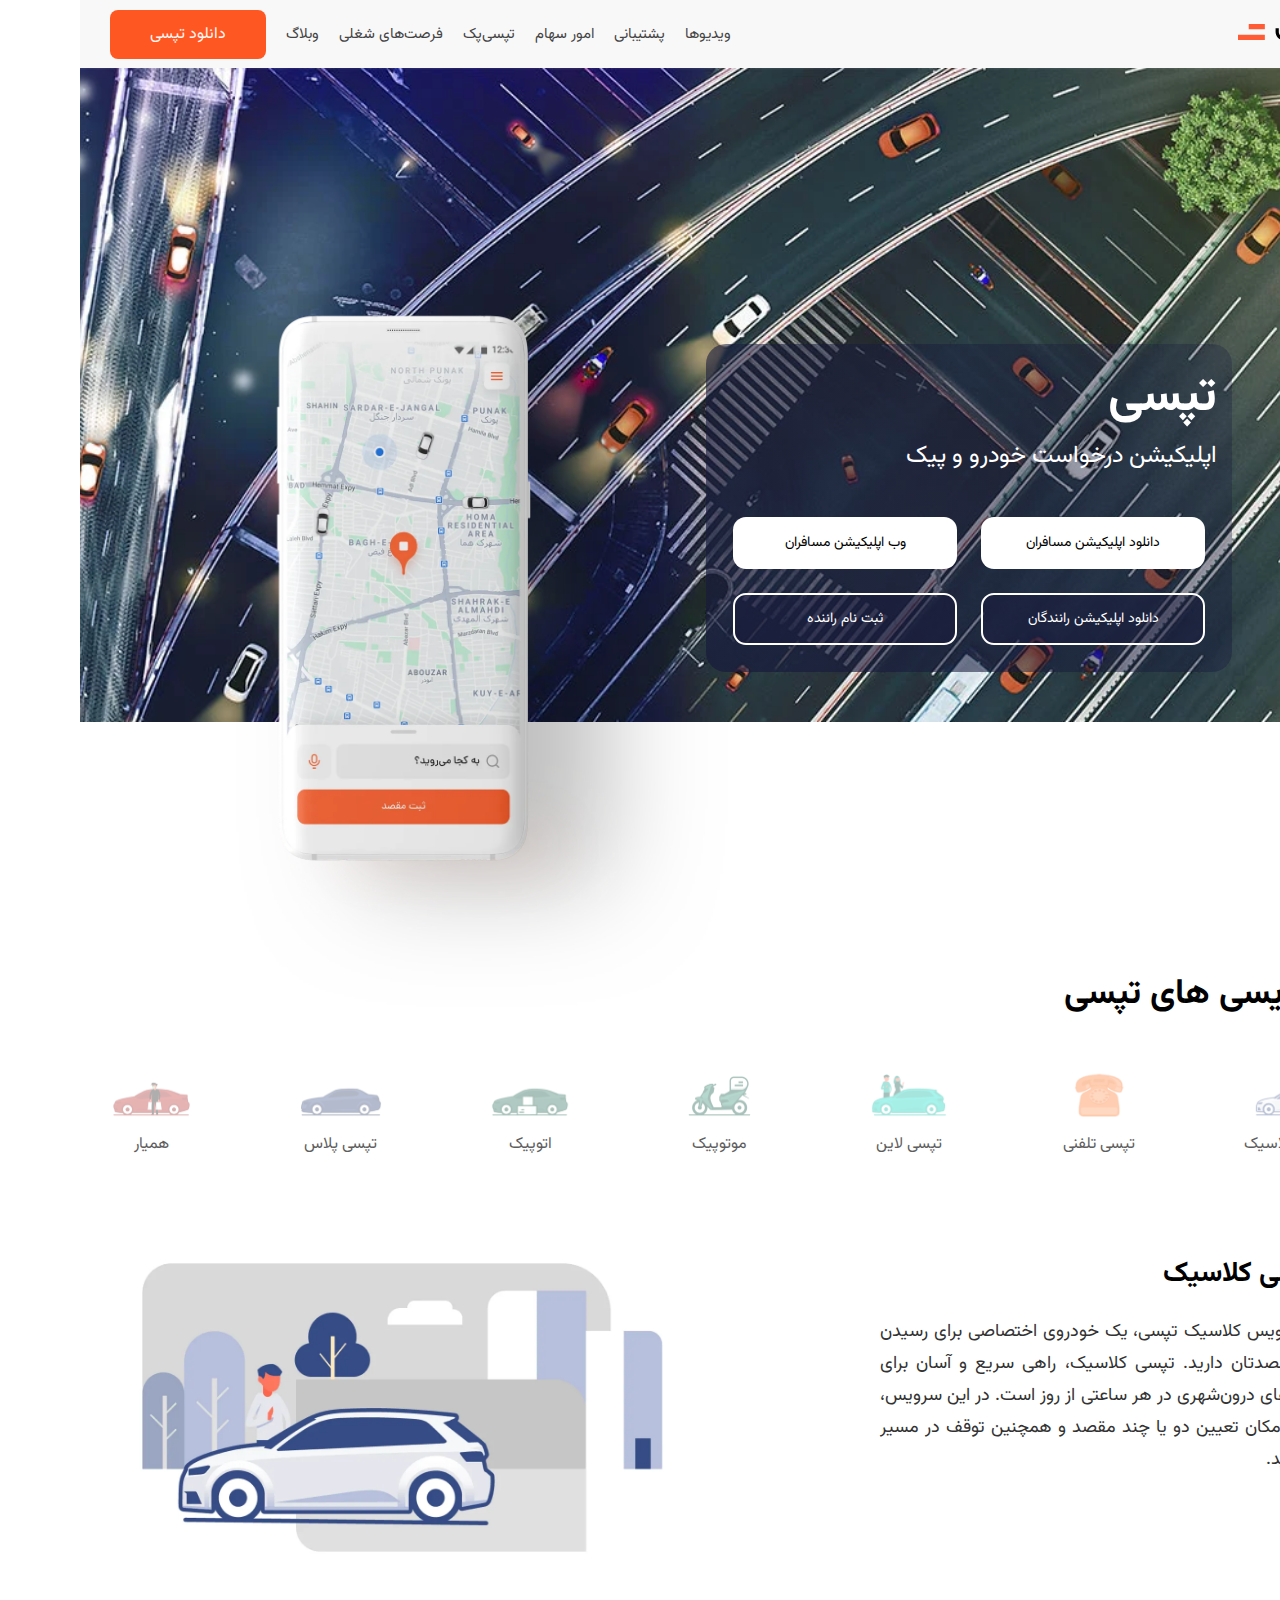
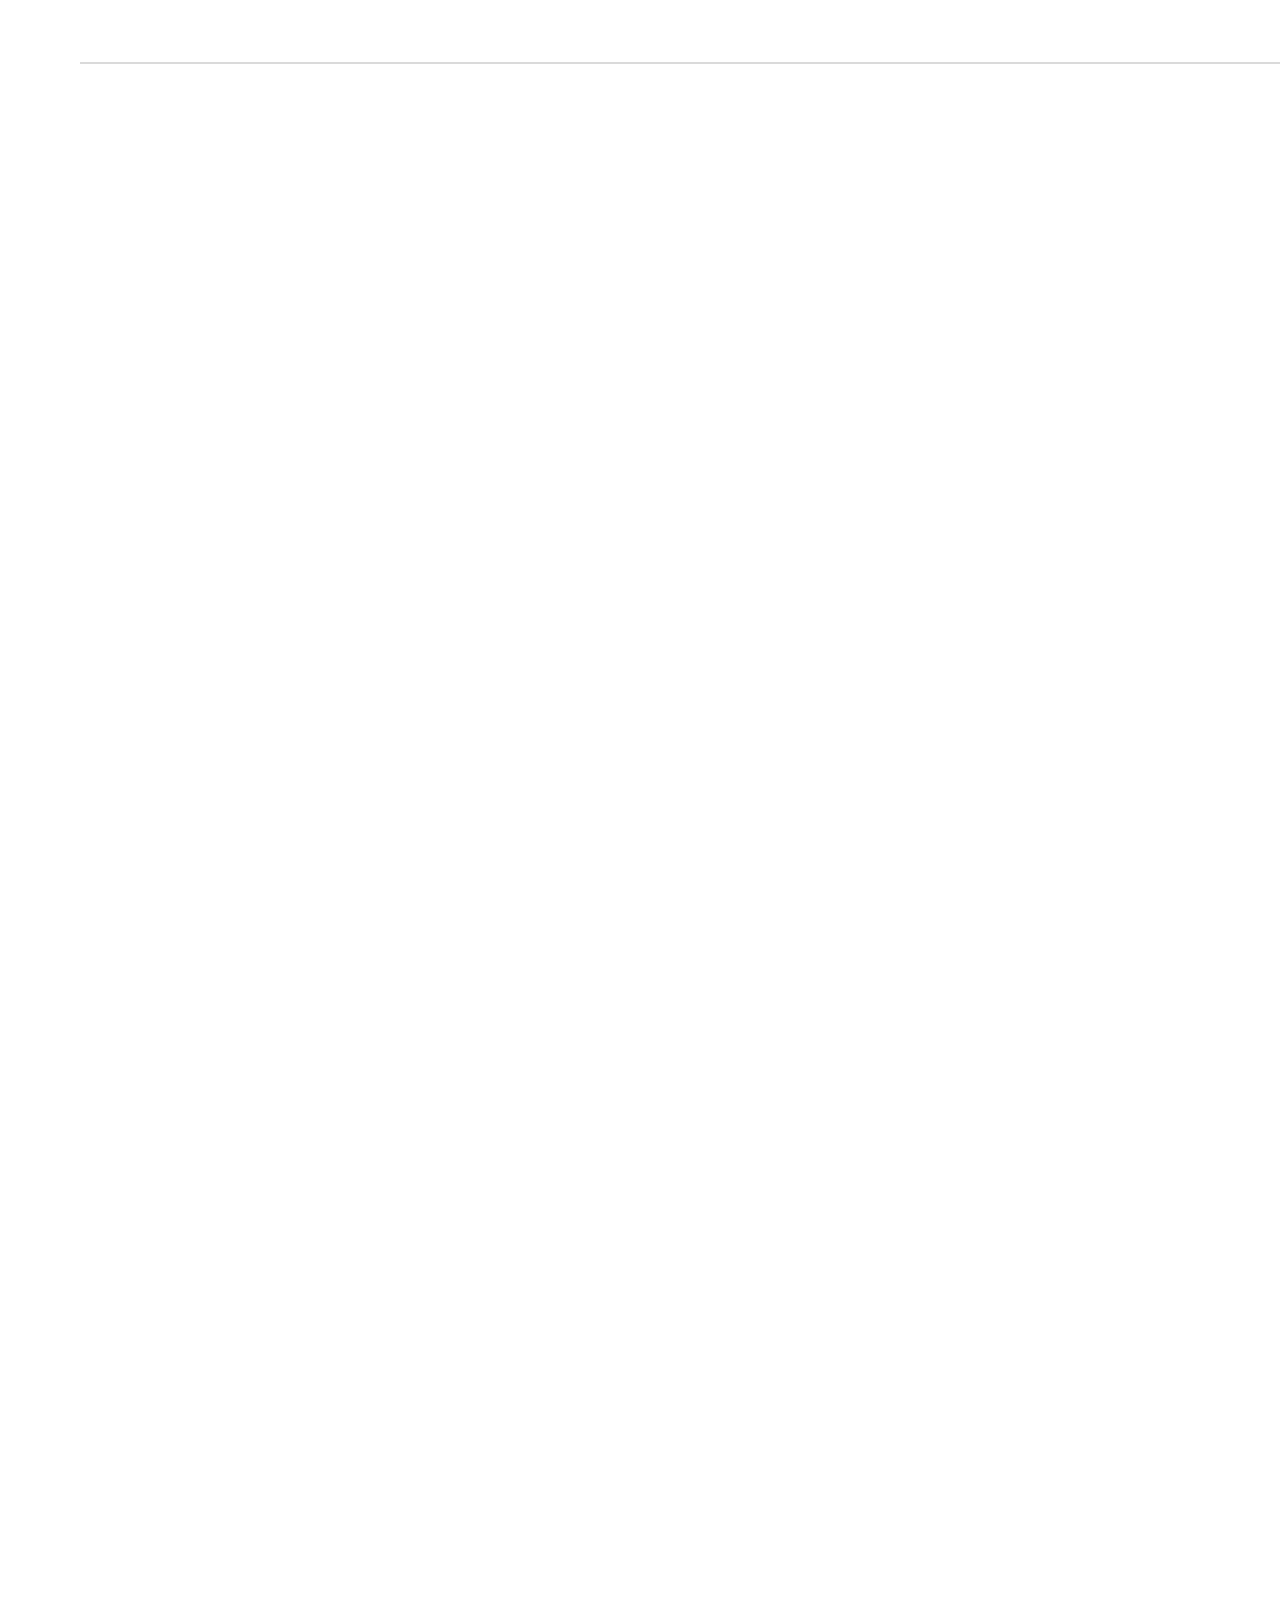
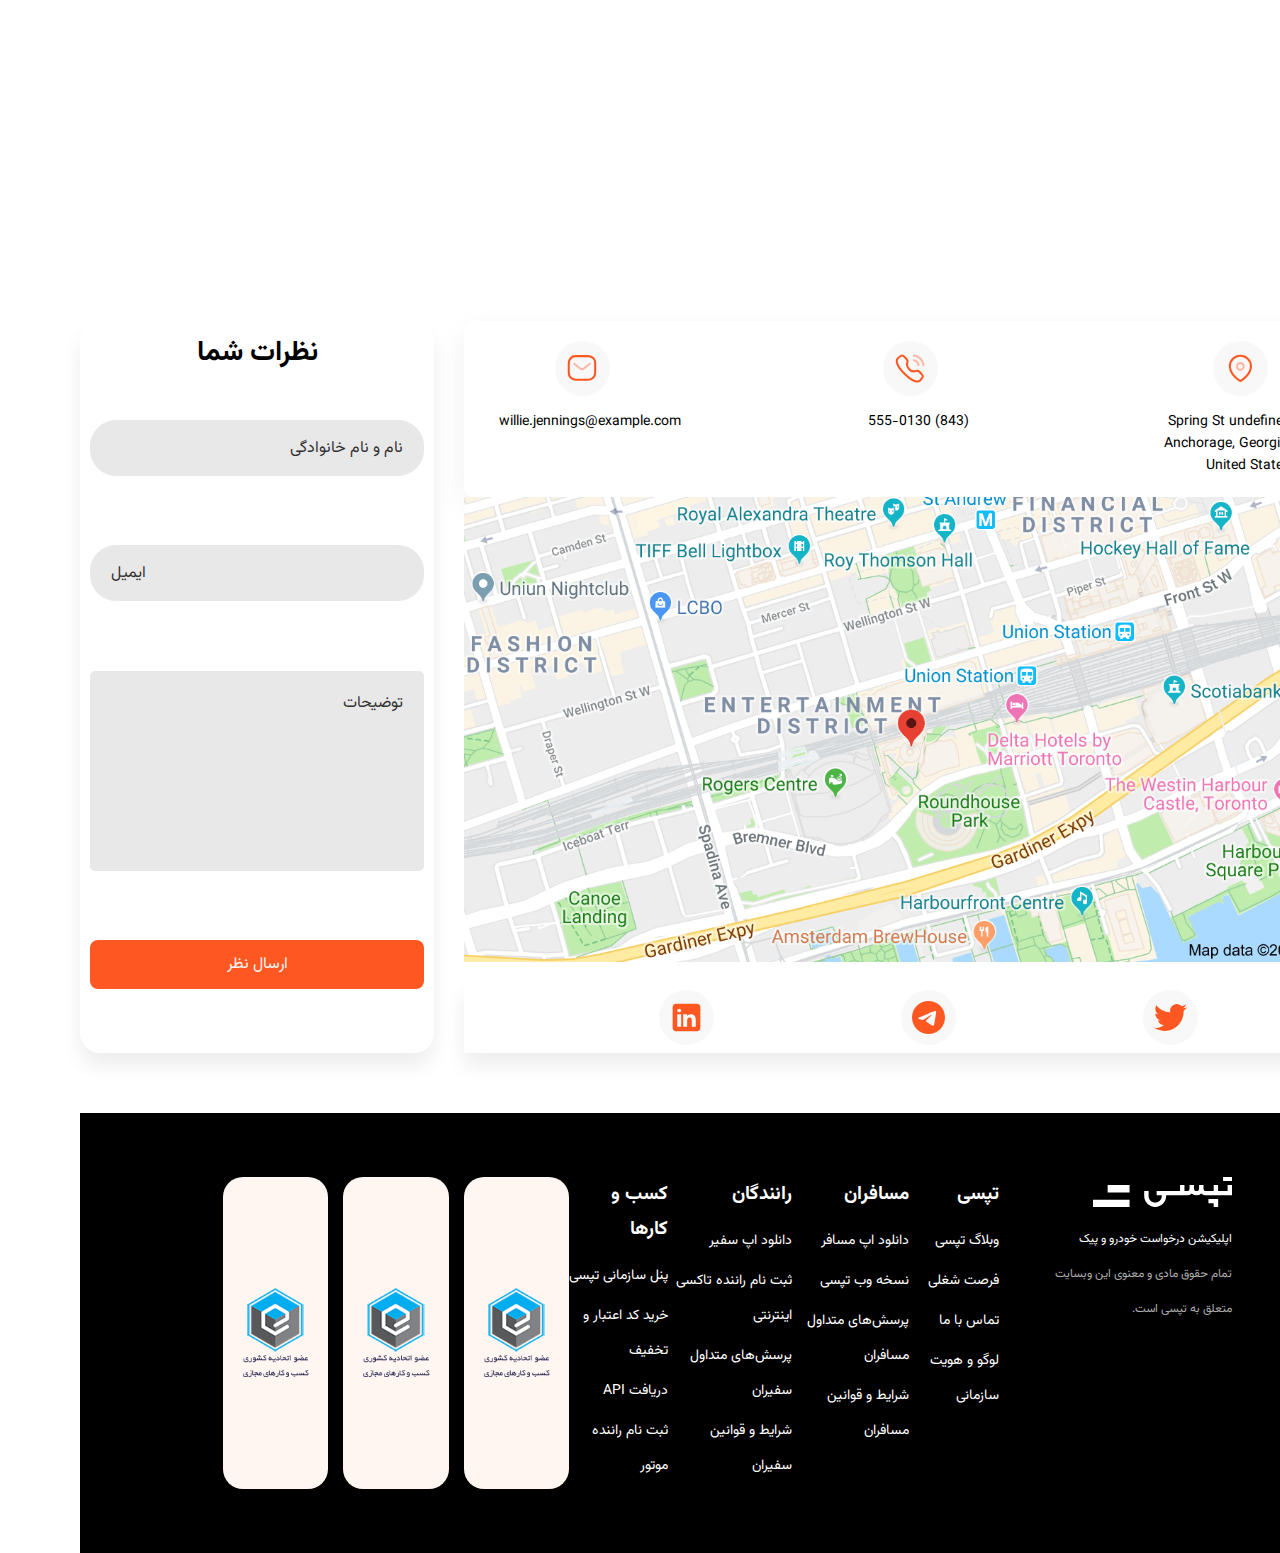
==== index.html @ ef53192f "tapsi-project" ====
<!DOCTYPE html>
<html lang="en" dir="rtl">
	<head>
		<meta charset="UTF-8" />
		<meta http-equiv="X-UA-Compatible" content="IE=edge" />
		<meta name="viewport" content="width=device-width, initial-scale=1.0" />
		<title>تاکسی اینترنتی تپسی - اپلیکیشن درخواست خودرو و پیک | TAPSI</title>
		<link
			rel="stylesheet"
			href="https://cdnjs.cloudflare.com/ajax/libs/font-awesome/6.4.0/css/all.min.css"
			integrity="sha512-iecdLmaskl7CVkqkXNQ/ZH/XLlvWZOJyj7Yy7tcenmpD1ypASozpmT/E0iPtmFIB46ZmdtAc9eNBvH0H/ZpiBw=="
			crossorigin="anonymous"
			referrerpolicy="no-referrer"
		/>
		<link href="https://unpkg.com/aos@2.3.1/dist/aos.css" rel="stylesheet" />
		<link rel="stylesheet" href="./css/style.css" />
		<link rel="stylesheet" href="./css/fonts.css" />
		<link rel="shortcut icon" href="/assets/images/favicon.ico" />
	</head>
	<body>
		<header class="main-header">
			<nav class="nav container">
				<a href="#">
					<img src="./assets/svg/logo.svg" alt="" />
				</a>
				<div class="nav__toggler">
					<div class="bar bar-one"></div>
					<div class="bar bar-two"></div>
					<div class="bar bar-three"></div>
				</div>
				<ul class="list nav__list">
					<li class="nav__item"><a href="#">ویدیوها</a></li>
					<li class="nav__item"><a href="#">پشتیبانی</a></li>
					<li class="nav__item"><a href="#">امور سهام</a></li>
					<li class="nav__item"><a href="#">تپسی‌پک</a></li>
					<li class="nav__item"><a href="#">فرصت‌های شغلی</a></li>
					<li class="nav__item"><a href="#">وبلاگ</a></li>
					<li class="nav__item">
						<button class="btn btn--primary">دانلود تپسی</button>
					</li>
				</ul>
			</nav>
		</header>
		<section class="hero-section">
			<div class="section-1">
				<picture>
					<source
						class="banner-img"
						srcset="/assets/images/banner.webp"
						type="image/webp"
						media="(min-width: 768px)"
					/>
					<source
						class="banner-img"
						srcset="/assets/images/banner.jpg"
						type="image/jpg"
						media="(min-width: 768px)"
					/>
					<source
						class="banner-img"
						srcset="/assets/images/banner-mobile.webp"
						type="image/webp"
						media="(max-width: 768px)"
					/>
					<source
						class="banner-img"
						srcset="/assets/images/banner-mobile.jpg"
						type="image/jpg"
						media="(max-width: 768px)"
					/>
					<img alt="banner" src="/assets/images/banner.jpg" class="banner-img" />
				</picture>
				<picture>
					<source
						srcset="/assets/images/banner-phone.webp"
						type="image/webp"
						media="(min-width: 1024px)"
					/>
					<source
						srcset="/assets/images/services/mockup-phone.png"
						type="image/png"
						media="(min-width: 1024px)"
					/>
					<img alt="phone" class="banner-phone" aria-label="banner phone" />
				</picture>
				<div class="hero-wrapper">
					<div class="intro-btn">
						<h1 class="title">تپسی</h1>
						<h2 class="sub-title">اپلیکیشن درخواست خودرو و پیک</h2>
						<div class="intro-wrapper">
							<div class="intro-btn-passanger intro-btn-primary">
								<div class="icon-btn">
									<i class="fa-solid fa-arrow-down fa-lg"></i>
									<p>دانلود اپلیکیشن مسافران</p>
								</div>
							</div>
							<div class="intro-btn-passanger intro-btn-primary">
								<div class="icon-btn">
									<i class="fa-solid fa-w fa-lg"></i>
									<p>وب اپلیکیشن مسافران</p>
								</div>
							</div>
							<div class="intro-btn-passanger hero__secondary-btn">
								<div class="icon-btn">
									<i class="fa-solid fa-arrow-down fa-lg"></i>
									<p>دانلود اپلیکیشن رانندگان</p>
								</div>
							</div>
							<div class="intro-btn-passanger hero__secondary-btn">
								<div class="icon-btn">
									<i class="fa-solid fa-car fa-lg"></i>
									<p>ثبت نام راننده</p>
								</div>
							</div>
						</div>
					</div>
				</div>
			</div>
		</section>
		<div class="services container block">
			<h2 class="services__title block-heading">سرویسی های تپسی</h2>
			<div class="services__tabs">
				<a class="tab active" data-tab-target="nav-classic-tab">
					<img
						src="assets/images/services/cc-classic.png"
						aria-label="classic service icon"
						alt="tapsi-classic-icon"
					/>
					<p>تپسی کلاسیک</p>
				</a>
				<a class="tab" data-tab-target="nav-tel-tab">
					<img
						src="assets/images/services/cc-tel.png"
						aria-label="tel service icon"
						alt="tapsi-tel-icon"
					/>
					<p>تپسی تلفنی</p>
				</a>
				<a class="tab" data-tab-target="nav-line-tab">
					<img
						src="assets/images/services/cc-line.png"
						aria-label="line service icon"
						alt="tapsi-line-icon"
					/>
					<p>تپسی لاین</p>
				</a>
				<a class="tab" data-tab-target="nav-motopeyk-tab">
					<img
						src="assets/images/services/cc-motopeyk.png"
						aria-label="motopeyk service icon"
						alt="motopeyk-icon"
					/>
					<p>موتوپیک</p>
				</a>
				<a class="tab" data-tab-target="nav-autopeyk-tab">
					<img
						src="assets/images/services/cc-autopeyk.png"
						aria-label="autopeyk service icon"
						alt="autopeyk-icon"
					/>
					<p>اتوپیک</p>
				</a>
				<a class="tab" data-tab-target="nav-plus-tab">
					<img
						src="assets/images/services/cc-plus.png"
						aria-label="plus service icon"
						alt="tapsi-plus-icon"
					/>
					<p>تپسی پلاس</p>
				</a>
				<a class="tab" data-tab-target="nav-hamyar-tab">
					<img
						src="assets/images/services/cc-hamyar.png"
						aria-label="hamyar service icon"
						alt="hamyar-icon"
					/>
					<p>همیار</p>
				</a>
			</div>
			<div class="container">
				<div class="tab-content active" id="nav-classic-tab">
					<div class="feature container">
						<div class="feature__image">
							<img src="assets/illus-hamyar/illus-classic.webp" alt="i-mac-1" />
						</div>
						<div class="feature__detail">
							<h3 class="feature__title">تپسی کلاسیک</h3>
							<p class="feature__text">
								با سرویس کلاسیک تپسی، یک خودروی اختصاصی برای رسیدن به مقصدتان دارید.
								تپسی کلاسیک، راهی سریع و آسان برای سفرهای درون‌شهری در هر ساعتی از روز
								است. در این سرویس، شما امکان تعیین دو یا چند مقصد و همچنین توقف در مسیر
								را دارید.
							</p>
						</div>
					</div>
				</div>

				<div class="tab-content" id="nav-tel-tab">
					<div class="feature container">
						<div class="feature__image">
							<img src="assets/illus-hamyar/illus-tel.webp" alt="i-mac-1" />
						</div>
						<div class="feature__detail">
							<h3 class="feature__title">تپسی تلفنی</h3>
							<p class="feature__text">
								سرویس تپسی تلفنی یا ۱۶۳۰، این امکان را به شما می‌دهد که بدون نیاز به
								اینترنت و اپلیکیشن، درخواست خودرو بدهید. این سرویس تاکسی تلفنی مناسب
								زمانی است که به هر دلیلی دسترسی به اینترنت یا اپلیکیشن ندارید. همچنین
								سرویس تلفنی تپسی، راه حلی مناسب برای افرادی است که کار کردن با
								اپلیکیشن‌های موبایلی برایشان راحت نیست.
							</p>
						</div>
					</div>
				</div>

				<div class="tab-content" id="nav-line-tab">
					<div class="feature container">
						<div class="feature__image">
							<img src="assets/illus-hamyar/illus-line.webp" alt="i-mac-1" />
						</div>
						<div class="feature__detail">
							<h3 class="feature__title">تپسی لاین</h3>
							<p class="feature__text">
								تپسی لاین سرویسی است که امکان سفر اشتراکی را برایتان فراهم می‌کند. در
								این سرویس شما با مسافر دیگری که هم‌مسیرتان است، هم‌سفر خواهید بود و
								هزینه سفرتان تقسیم می‌شود.
							</p>
						</div>
					</div>
				</div>

				<div class="tab-content" id="nav-motopeyk-tab">
					<div class="feature container">
						<div class="feature__image">
							<img src="assets/illus-hamyar/illus-motopeyk.webp" alt="i-mac-1" />
						</div>
						<div class="feature__detail">
							<h3 class="feature__title">موتوپیک</h3>
							<p class="feature__text">
								با استفاده از سرویس موتوپیک، بسته‌ها و مرسولاتتان با پیک موتور به مقصد
								ارسال می‌شوند. این سرویس مناسب زمانی است که می‌خواهید مرسوله سریع‌تر به
								مقصد برسد. در این سرویس، شما می‌توانید مسیر رسیدن مرسوله‌تان به مقصد را
								به صورت لحظه‌ای روی نقشه دنبال کنید.
							</p>
						</div>
					</div>
				</div>

				<div class="tab-content" id="nav-autopeyk-tab">
					<div class="feature container">
						<div class="feature__image">
							<img
								src="./assets/images/services/illus/illus-autopeyk.png"
								alt="i-mac-1"
							/>
						</div>
						<div class="feature__detail">
							<h3 class="feature__title">اتوپیک</h3>
							<p class="feature__text">
								اتوپیک سرویسی برای ارسال بسته‌های شما با خودرو است. این سرویس، برای
								زمانی مناسب است که بسته‌های شما، با موتور قابل ارسال نیستند و یا در حین
								جابجایی، نیاز به مراقبت بیشتری دارند. در این سرویس نیز امکان رصد لحظه
								‌به لحظه موقعیت مکانی مرسوله تا زمان رسیدن به مقصد فراهم است.
							</p>
						</div>
					</div>
				</div>

				<div class="tab-content" id="nav-plus-tab">
					<div class="feature container">
						<div class="feature__image">
							<img src="assets/illus-hamyar/illus-plus.webp" alt="i-mac-1" />
						</div>
						<div class="feature__detail">
							<h3 class="feature__title">تپسی پلاس</h3>
							<p class="feature__text">
								در سرویس پلاس تاکسی اینترنتی تپسی، خودرویی با مدل بالاتر و عمر کمتر، به
								دنبال شما خواهد آمد. همچنین، رانندگان این سرویس بالاترین امتیاز را از
								مسافران دریافت کرده‌اند. در این سرویس که در حال حاضر در تهران فعال است،
								امکان تعیین چند مقصد یا توقف در حین سفر، وجود دارد.
							</p>
						</div>
					</div>
				</div>

				<div class="tab-content" id="nav-hamyar-tab">
					<div class="feature container">
						<div class="feature__image">
							<img src="assets/illus-hamyar/illus-hamyar.webp" alt="i-mac-1" />
						</div>
						<div class="feature__detail">
							<h3 class="feature__title">همیار</h3>
							<p class="feature__text">
								سرویس همیار تپسی، به جای شما خرید می‌کند. کافیست فروشگاه مورد نظر خود
								را به عنوان مبدا مشخص کرده و لیست خریدتان را داخل اپ وارد کنید. این
								خرید‌ها می‌تواند از سوپرمارکت یا داروخانه مورد نظر شما باشند.
							</p>
						</div>
					</div>
				</div>
			</div>
		</div>
		<div class="section-corporate container"></div>
		<section class="feature container">
			<div class="feature__image" data-aos="fade-right" data-aos-duration="1500">
				<img src="./assets/images/i-mac-1.png" alt="i-mac-1" />
			</div>
			<div class="feature__detail" data-aos="fade-left" data-aos-duration="2000">
				<h2 class="feature__title">خدمات تپسی برای کسب و کارها</h2>
				<p class="feature__text">
					پنل سازمانی تپسی، یک سامانه تحت وب است که به سادگی امکان درخواست هم‌زمان تعداد
					نامحدودی خودرو و پیک را برای کسب‌وکارها و سازمان‌ها فراهم می‌کند. و با استفاده
					از آن می‌توانید ماموریت های درون‌شهری و ارسال کالاهای خود را به سادگی مدیریت
					کنید.
				</p>
				<button class="btn btn--primary">ورود و ثبت نام پنل سازمانی</button>
			</div>
		</section>
		<section class="feature container block charge">
			<div class="feature__image" data-aos="fade-right" data-aos-duration="1500">
				<img src="./assets/images/macbook.webp" alt="i-mac-1" />
			</div>
			<div class="feature__detail" data-aos="fade-left" data-aos-duration="2000">
				<h2 class="feature__title">خرید کد اعتبار تپسی</h2>
				<p class="feature__text">
					کد اعتبار تپسی امکان استفاده از تخفیف یک تا ده درصدی سفر با تپسی را برای
					کاربران، کسب و کارها و سازمان‌ها فراهم می‌کند. تنها با صرف چند دقیقه می‌توانید
					این کد را تهیه کنید تا هزینه سفرهایتان با تپسی را کاهش دهید یا آن را در اختیار
					کارکنان و مشتریانتان بگذارید.
				</p>
				<button class="btn btn--primary">ورود و ثبت نام پنل سازمانی</button>
			</div>
		</section>
		<section class="container block" data-aos="fade-up" data-aos-duration="50\	00">
			<h2 class="block__heading">تعرفه های ویژه مشتریان</h2>
			<section class="block-plan">
				<div class="plan">
					<div class="card card--secondary">
						<header class="card__header">
							<span class="plan__introduction">
								<span class="paln__name">اقتصادی</span>
								<span class="badge badge--secondary">15% off</span>
							</span>
							<span class="plan__price">500,000</span>
							<span class="plan__billing-cycle">ماهانه / تومان</span>
							<span c lass="plan__description">سرویس ماشین های کلاسیک </span>
						</header>
						<div class="card__body">
							<ul class="list list--tick">
								<li class="list__item">کیفیت عالی</li>
								<li class="list__item">کیفیت خوب</li>
								<li class="list__item">کیفیت متوسط</li>
								<li class="list__item">خدمات دیگر</li>
							</ul>
							<button class="btn btn--secondary btn--block">ثبت سفارش</button>
						</div>
					</div>
				</div>

				<div class="plan plan--popular">
					<div class="plan">
						<div class="card card--primary">
							<header class="card__header">
								<span class="plan__introduction">
									<span class="paln__name">عادی</span>
									<span class="badge badge--primary">15% off</span>
								</span>
								<span class="plan__price">40,000,000</span>
								<span class="plan__billing-cycle"> ماهانه / سالانه</span>
								<span class="plan__description">سرویس ماشین های مدرن </span>
							</header>
							<div class="card__body">
								<ul class="list list--tick">
									<li class="list__item">پولش کاری</li>
									<li class="list__item">دارای اشتراک ویژه</li>
									<li class="list__item">کیفیت خیلی خفن</li>
									<li class="list__item">در کمترین زمان ممکن</li>
								</ul>
								<button class="btn btn--primary btn--block">ثبت سفارش</button>
							</div>
						</div>
					</div>
				</div>

				<div class="plan">
					<div class="plan">
						<div class="card card--secondary">
							<header class="card__header">
								<span class="plan__introduction">
									<span class="paln__name">اقتصادی</span>
									<span class="badge badge--secondary">15% off</span>
								</span>
								<span class="plan__price">200,000</span>
								<span class="plan__billing-cycle">ماهانه / تومان</span>
								<span class="plan__description">سرویس ماشین های کلاسیک </span>
							</header>
							<div class="card__body">
								<ul class="list list--tick">
									<li class="list__item">شیشه دودی</li>
									<li class="list__item">بی سرو صدا</li>
									<li class="list__item">کیفیت معمولی</li>
									<li class="list__item">سرویس نامحدود</li>
								</ul>
								<button class="btn btn--secondary btn--block">ثبت سفارش</button>
							</div>
						</div>
					</div>
				</div>
			</section>
		</section>
		<section class="contact-us container">
			<div class="contact-us__social">
				<span class="icon-container">
					<svg class="icon">
						<use xlink:href="/assets/svg/svg-sprite.svg#twitter"></use>
					</svg>
				</span>

				<span class="icon-container">
					<svg class="icon">
						<use xlink:href="/assets/svg/svg-sprite.svg#telegram"></use>
					</svg>
				</span>

				<span class="icon-container">
					<svg class="icon">
						<use xlink:href="/assets/svg/svg-sprite.svg#icons8-linkedin"></use>
					</svg>
				</span>
			</div>

			<div class="contact-us__icons" style="height: auto">
				<div class="icon-holder">
					<span class="icon-holder__label"
						>6386 Spring St undefined Anchorage, Georgia 12473 United States</span
					>
					<span class="icon-container">
						<svg class="icon">
							<use xlink:href="/assets/svg/svg-sprite.svg#Location"></use>
						</svg>
					</span>
				</div>

				<div class="icon-holder">
					<span class="icon-holder__label">(843) 555-0130</span>
					<span class="icon-container">
						<svg class="icon">
							<use xlink:href="/assets/svg/svg-sprite.svg#Calling"></use>
						</svg>
					</span>
				</div>

				<div class="icon-holder">
					<span class="icon-holder__label">willie.jennings@example.com</span>
					<span class="icon-container">
						<svg class="icon">
							<use xlink:href="/assets/svg/svg-sprite.svg#Message"></use>
						</svg>
					</span>
				</div>
			</div>

			<div class="contact-us__map">
				<img src="./assets/images/map.png" alt="" />
			</div>
			<div class="contact-us__form">
				<div class="form-wrapper">
					<h3>نظرات شما</h3>
					<form>
						<input type="text" placeholder="نام و نام خانوادگی " />
						<input type="email" placeholder="ایمیل" dir="ltr" />
						<textarea name="" id="" cols="30" rows="10" placeholder="توضیحات"></textarea>
						<button type="submit" class="btn btn--primary">ارسال نظر</button>
					</form>
				</div>
			</div>
		</section>
		<footer class="main-footer">
			<div class="container footer">
				<div class="footer__item">
					<div class="footer__brand">
						<img src="./assets/tapsi-logo-white.svg" alt="logo" class="footer-logo" />
						<p class="brand__ditale">اپلیکیشن درخواست خودرو و پیک</p>
						<p class="copy-right">
							تمام حقوق مادی و معنوی این وبسایت متعلق به تپسی است.
						</p>
					</div>
				</div>
				<div class="footer__item">
					<h6>تپسی</h6>
					<a href="#"> وبلاگ تپسی </a>
					<a href="#">فرصت شغلی</a>
					<a href="#">تماس با ما</a>
					<a href="#">لوگو و هویت سازمانی</a>
					<!-- <a href="#">معرفی راننده به تپسی</a> -->
					<!-- <a href="#">استخدام بازاریاب</a> -->
				</div>
				<div class="footer__item">
					<h6>مسافران</h6>
					<a href="">دانلود اپ مسافر</a>
					<a href="">نسخه وب تپسی</a>
					<a href="">پرسش‌های متداول مسافران</a>
					<a href="">شرایط و قوانین مسافران</a>
					<!-- <a href="">باشگاه مشتریان</a> -->
				</div>
				<div class="footer__item">
					<h6>رانندگان</h6>
					<a href="">دانلود اپ سفیر</a>
					<a href="">ثبت نام راننده تاکسی اینترنتی</a>
					<a href="">پرسش‌های متداول سفیران</a>
					<a href="">شرایط و قوانین سفیران</a>
					<!-- <a href="">باشگاه سفیران</a> -->
				</div>
				<div class="footer__item">
					<h6>کسب و کارها</h6>
					<a href="">پنل سازمانی تپسی</a>
					<a href="">خرید کد اعتبار و تخفیف</a>
					<a href="">دریافت API</a>
					<a href="">ثبت نام راننده موتور</a>
				</div>
				<div class="footer__item enemad">
					<div class="footer__enemad">
						<img src="./assets/images/enemad.png" alt="" />
					</div>
					<div class="footer__enemad">
						<img src="./assets/images/enemad.png" alt="" />
					</div>
					<div class="footer__enemad">
						<img src="./assets/images/enemad.png" alt="" />
					</div>
				</div>
			</div>
		</footer>
		<script src="https://unpkg.com/aos@2.3.1/dist/aos.js"></script>
		<script>
			AOS.init();
		</script>
		<script src="./js/main.js"></script>
	</body>
</html>
---- css/style.css ----
*,
*::before,
*::after {
	padding: 0;
	margin: 0;
	/* list-style: none; */
	box-sizing: border-box;
	user-select: none;
	font-family: "vazir";
}

a {
	text-decoration: none;
}

/* root variable */

:root {
	--color-primery: #ff5722;
	--color-secondary-light: #ffa589;
	--color-secondary-dark: #ff7a50;
	--color-navbar: #f8f8f8;
	--color-headings: #000000;
	--color-body: #e5e5e5;
	--color-whit: #fff6f2;
	--color-list-item: #444242;
	--color-text: #333333;
	--min-width: 1024px;
	--text-color: #ffffff;
	--form-bcg: #e8e8e8;
	--footer-bcg: #0b0d17;
	--footer-text-color: #a7a7a7;
}
html {
	font-size: 62.5%;
}

body {
	background-color: var(--text-body);
	font-size: 1.4rem;
	/* line-height: 2; */
}

h1,
h2,
h3 {
	color: var(--color-headings);
	font-weight: 700;
}

h1 {
	font-size: 2.5rem;
}
h2 {
	font-size: 2.2rem;
}

@media screen and (min-width: 1024px) {
	body {
		font-size: 1.8rem;
	}

	h1 {
		font-size: 5rem;
	}

	h2 {
		font-size: 3.5rem;
	}

	h3 {
		font-size: 2.8rem;
	}
}

/* button */

.btn {
	cursor: pointer;
	outline: 0;
	border: 0;
	padding: 1.2rem 4rem;
	border-radius: 8px;
	text-align: center;
	white-space: nowrap;
	font-size: 1.4rem;
}

.btn--primary {
	background-color: var(--color-primery);
	color: var(--color-whit);
}

.btn--primary:hover {
	background-color: #ff6738;
}

.btn--secondary {
	background-color: var(--color-secondary-light);
	color: var(--color-whit);
}

.btn--block {
	width: 100%;
	font-size: 1.6rem;
}

@media screen and (min-width: 1024px) {
	.btn {
		font-size: 1.6rem;
	}

	.btn--block {
		font-size: 2rem;
	}
}

/* Badge */
.badge {
	display: inline-block;
	padding: 0.5rem 1.8rem;
	background-color: var(--color-whit);
	border: 2px solid var(--color-primery);
	border-radius: 32px;
	white-space: nowrap;
	color: var(--color-primery);
	text-transform: uppercase;
	font-weight: 700;
	font-size: 1.2rem;
}

.badge--primary {
	background-color: var(--color-primery);
	color: var(--color-body);
}

.badge--secondary {
	background-color: var(--color-body);
	color: var(--color-primery);
}
@media screen and (min-width: 1024px) {
	.badge {
		font-size: 1.4rem;
	}
}

/* list */

.list {
	list-style: none;
	color: var(--color-list-item);
	text-align: right;
	background-color: var(--color-navbar);
}

.list .btn {
	display: none;
}

.list li {
	margin: 1rem;
}

.list--inline .list__item {
	display: inline-block;
	margin-left: 2rem;
	font-size: 1.8rem;
}

.list--tick .list__item {
	background: url(/assets/svg/Tick-Square.svg) no-repeat right center;
	padding-right: 3.5rem;
}

.list--tick .list__item {
	margin-bottom: 1.5rem;
}

@media screen and (min-width: 1024px) {
	.list--tick .list__item {
		font-size: 1.8rem;
		margin-bottom: 2rem;
	}
	.list .btn {
		display: block;
	}
}

/* Paln */

.block-plan {
	display: grid;
	gap: 8rem 6rem;
	justify-content: center;
	grid-template-columns: repeat(auto-fit, minmax(250px, 325px));
	margin-top: 4rem;
}

.plan {
	/* max-width: 400px;
	min-width: 350px; */
	font-size: 1.8rem;
	transition: all 0.2s linear;
}

.card {
	border-radius: 20px;
	overflow: hidden;
	margin: 20px;
	box-shadow: 0px 0px -15px -4px rgba(0, 0, 0, 0.1);
}

.card__header,
.card__body {
	padding: 3.5rem 2.2rem;
}

.card__header {
	color: var(--text-color);
}

.card__secondary,
.card__header {
	background-color: var(--color-secondary-light);
}

.card--primary .card__header {
	background-color: var(--color-secondary-dark);
}

.plan__introduction {
	display: flex;
	justify-content: space-between;
	margin-bottom: 2rem;
}

.plan__price {
	font-size: 3rem;
}

.plan__description {
	display: block;
	margin-top: 2rem;
}

.plan__billing-cycle {
	font-size: 1.4rem;
	padding-right: 5px;
}

.plan .btn--block {
	margin-top: 10rem;
	font-size: 1.6rem;
}

.plan--popular {
	transform: scale(1.1);
}

.plan--popular:hover {
	transform: scale(1.15);
}
.plan:hover {
	transform: scale(1.05);
}

@media screen and (min-width: 1024px) {
	.plan .btn--block {
		font-size: 1.8rem;
	}
}

.card__body {
	background-color: var(--color-whit);
}

@media screen and (min-width: 1024px) {
	/* .block-plan {
		grid-template-columns: repeat(3, 1fr);
	} */

	.plan .btn--block {
		font-size: 1.8rem;
	}
}

/* container */

.container {
	max-width: 1514px;
	margin: 0 auto 0;
}

/* feature */

.feature {
	display: grid;
	padding: 2rem;
	grid-gap: 0 10rem;
}
.feature h2 {
	margin-bottom: 1.3rem;
}

.feature__detail .feature__text {
	margin-bottom: 2rem;
	text-align: justify;
	color: #333;
}

.feature .btn {
	padding: 1.5rem 2.5rem;
}

.feature__image > img {
	width: 70%;
	height: auto;
}

.feature__image {
	display: flex;
	align-items: center;
	justify-content: center;
	margin-bottom: 3rem;
	/* background-color: cadetblue; */
}
@media screen and (min-width: 1024px) {
	.feature {
		grid-template-columns: repeat(2, 1fr);
	}

	.charge .feature__image {
		order: 1;
	}
	.feature__image {
		order: 2;
		margin-bottom: 0;
	}

	.feature__detail {
		order: 1;
	}
	.feature__image > img {
		width: 100%;
	}
}

/* contact-us */

.contact-us {
	display: grid;
	margin-bottom: 6rem;
}

.contact-us__map {
	display: none;
}

@media screen and (min-width: 1024px) {
	.contact-us {
		grid-template-areas:
			"address form "
			"map form"
			"icons form";
		grid-template-columns: 70fr 30fr;
	}

	.contact-us__form {
		grid-area: form;
	}

	.contact-us__map {
		grid-area: map;
		display: block;
	}

	.contact-us__icons {
		grid-area: address;
	}

	.contact-us__social {
		grid-area: icons;
	}
}

/* icons */

.icon {
	width: 33px;
	height: 33px;
}

.icon-container {
	width: 55px;
	height: 55px;
	background-color: #f8f8f8;
	display: flex;
	justify-content: center;
	align-items: center;
	border-radius: 100%;
	cursor: pointer;
}

.icon--primary {
	fill: #445;
}

.contact-us__icons {
	display: flex;
	flex-direction: column;
	align-items: flex-end;
	box-shadow: 0 10px 30px rgba(0, 0, 0, 0.06);
	border-radius: 10px;
	padding: 2rem;
}

.contact-us__icons .icon-holder {
	display: flex;
	align-items: center;
	justify-content: center;
	margin-bottom: 2rem;
}

.icon-holder__label {
	margin-left: 1.5rem;
	display: block;
}

@media screen and (min-width: 1024px) {
	.contact-us__icons {
		flex-direction: row;
		justify-content: space-between;
		align-items: flex-start;
	}
	.contact-us__icons .icon-holder {
		margin-bottom: 0;
		flex-direction: column;
		max-width: 200px;
		text-align: center;
	}
	.icon-holder__label {
		order: 2;
		font-size: 1.4rem;
		margin-top: 1.5rem;
	}
}

/* social icons */

.contact-us__social {
	display: flex;
	align-items: center;
	justify-content: space-evenly;
	margin-bottom: 4.5rem;
	box-shadow: 0px 13px 19px rgba(0, 0, 0, 0.07);
	padding: 0.8rem;
}

@media screen and (min-width: 1024px) {
	.contact-us__social {
		justify-content: space-evenly;
		margin-bottom: 0;
		margin-top: 1rem;
		align-items: center;
	}
	.contact-us__social .icon-container {
		margin-left: 3.3rem;
	}
}

.contact-us__map img {
	width: 100%;
	height: auto;
}

/* from */

.form-wrapper {
	height: 100%;
	padding: 1rem;
	box-shadow: 0px 13px 19px rgba(0, 0, 0, 0.07);
	border-radius: 20px;
}

.form-wrapper h3 {
	margin-bottom: 4.5rem;
	text-align: center;
}

.form-wrapper form {
	display: flex;
	flex-direction: column;
	justify-content: space-between;
	height: 80%;
}

input,
textarea {
	display: block;
	outline: 0;
	border: 0;
	background-color: var(--form-bcg);
}
::placeholder {
	font-size: 1.6rem;
	color: var(--color-text);
	font-family: "vazir";
}
textarea {
	resize: none;
}
.form-wrapper input,
.form-wrapper textarea {
	border-radius: 2.6rem;
	padding: 1.9rem 2rem;
	border: 1px solid #e8e8e8;
	font-family: "vazir ";
	margin-bottom: 4.5rem;
}

.form-wrapper textarea {
	border-radius: 5px;
}

.form-wrapper input:focus,
.form-wrapper textarea:focus {
	border: 1px solid var(--color-primery);
}

@media screen and (min-width: 1024px) {
	.contact-us__form {
		margin-right: 3rem;
	}
}

/* Footer */

.main-footer {
	/* background-color: var(--footer-bcg);
	color: var(--text-color);
	min-height: 500px;
	display: flex;
	align-items: center;
	padding: 0.8rem; */
	background: #000;
	color: #fff;
	padding: 5% 10%;
	line-height: 3.5rem;
}

@media screen and (max-width: 768px) {
	.main-footer {
		padding: 30px 15px;
	}
}

.footer {
	align-items: stretch;
	display: flex;
	flex-direction: row;
	flex-wrap: nowrap;
	justify-content: space-between;
}

@media screen and (max-width: 768px) {
	.footer {
		flex-direction: column;
		flex-wrap: wrap;
	}
}

/* .main-footer .footer {
	display: flex;
	flex-direction: column;
	justify-content: center;
} */

.footer__item {
	margin-bottom: 2rem;
}

.footer__item a {
	text-decoration: none;
	font-size: 1.4rem;
	color: var(--text-color);
	margin-bottom: 0.5rem;
	display: block;
}

.footer__item h6 {
	font-size: 1.9rem;
	font-weight: bold;
	margin-bottom: 1.2rem;
}

.footer__item.enemad {
	display: flex;
	flex-direction: row;
	justify-content: space-between;
}
.footer__enemad {
	background-color: var(--color-whit);
	border-radius: 20px;
	padding: 1rem;
	max-width: 150px;
	margin-left: 1.5rem;
	display: flex;
	flex-direction: column;
	align-items: center;
	justify-content: center;
}

.footer__enemad img {
	width: 100%;
	height: auto;
	cursor: pointer;
}

.main-footer .footer__brand {
	align-items: flex-start;
	display: flex;
	flex-direction: column;
	justify-content: stretch;
	margin-left: 20px;
	font-size: 12px;
	width: 80%;
}

@media screen and (max-width: 768px) {
	.main-footer .footer__brand {
		width: 100%;
		margin: 1.5rem auto;
	}
}
.copy-right {
	color: #acacac;
}
.footer__brand h6 {
	font-size: 4rem;
	cursor: pointer;
}

.footer-logo {
	height: 30px;
	margin-bottom: 1.5rem;
}

@media screen and (max-width: 768px) {
	.footer-logo {
		width: auto;
		margin-bottom: 0;
	}
}

@media screen and (min-width: 768px) {
	.main-footer .container {
		max-width: 1800px;
	}
	.footer__item {
		margin-bottom: 0;
		/* margin-left: 3.5rem; */
	}
}

/* navbar */

.main-header {
	background-color: var(--color-navbar);
}

.nav {
	display: flex;
	justify-content: space-between;
	align-items: center;
	flex-wrap: wrap;
	padding: 2rem;
	height: 68px;
}

@media screen and (min-width: 768px) {
	.nav {
		padding: 0 2rem;
	}
}

.nav__list {
	width: 100%;
	display: flex;
	flex-direction: column;
	font-size: 1.4rem;
	max-height: 0;
	overflow: hidden;
	opacity: 0;
	transition: all 0.4s ease-out;
}

.nav.nav__expanded .nav__list {
	max-height: 100vh;
	opacity: 1;
}

.nav__item {
	margin-top: 1rem;
	/* border-bottom: 1px solid #ccc; */
}
.nav__item > a {
	text-decoration: none;
	color: #444;
	display: block;
	padding: 0.2rem 0;
	transition: all 0.4s ease-out;
}

.nav__item > a:hover {
	color: var(--color-primery);
	border-bottom: 1px solid var(--color-primery);
}

@media screen and (min-width: 768px) {
	.nav {
		padding: 0 2rem;
	}
	.nav__toggler {
		display: none;
	}
	.nav__list {
		flex-direction: row;
		align-items: center;
		width: auto;
		opacity: 1;
		max-height: 100%;
	}
	.nav__item {
		margin-right: 2rem;
		margin-top: 0;
		font-size: 1.5rem;
		border: 0;
	}
}

/* toggler */

.nav__toggler {
	cursor: pointer;
}

.bar {
	width: 25px;
	height: 3px;
	background-color: var(--color-headings);
	margin: 5px 0;
	border-radius: 5px;
	transition: all 0.4s ease-out;
}

.nav.nav__expanded .bar-one {
	transform: rotate(-45deg) translate(-9px, 6px);
	margin: 8px 0;
}

.nav.nav__expanded .bar-two {
	opacity: 0;
	transform: translate(-10px);
}

.nav.nav__expanded .bar-three {
	transform: rotate(45deg) translate(-8px, -8px);
	margin: 8px 0;
}

/* hero-section */

/* .section-1 {
	height: calc(100vh - 61px);
	padding-bottom: 220px;
	position: relative;
	width: 100%;
}

.main-header .section-1 .banner-img {
	height: calc(100vh - 61px - 22%);
	left: 0;
	-o-object-fit: cover;
	object-fit: cover;
	position: absolute;
	top: 0;
	width: 100%;
}

@media only screen and (max-width: 768px) {
	.main-header .section-1 .banner-img {
		height: 478px;
		-o-object-fit: cover;
		object-fit: cover;
		width: 100%;
	}
}

.hero-section {
	position: relative;
	width: 100%;
	height: 478px;
	z-index: 1;
}
.hero-section img {
	width: 100%;
	height: auto;
}

.hero-section .section-1 .hero-wrapper {
	align-items: center;
	display: flex;
	height: calc(100vh - 61px - 22%);
	justify-content: flex-start;
	left: 0;
	position: absolute;
	top: 0;
	width: 100%;
}*/

.hero-section .section-1 {
	height: calc(100vh - 61px);
	padding-bottom: 220px;
	position: relative;
	width: 100%;
}

.hero-section .section-1 .banner-img {
	height: calc(100vh - 61px - 22%);
	left: 0;
	-o-object-fit: cover;
	object-fit: cover;
	position: absolute;
	top: 0;
	width: 100%;
}

@media only screen and (max-width: 768px) {
	.hero-section .section-1 .banner-img {
		height: 478px;
		-o-object-fit: cover;
		object-fit: cover;
		width: 100%;
	}
}

.hero-section .section-1 .banner-phone {
	bottom: -15%;
	height: 100%;
	left: 10%;
	position: absolute;
}

@media only screen and (max-width: 1024px) {
	.hero-section .section-1 .banner-phone {
		display: none;
	}
}

.hero-section .section-1 .hero-wrapper {
	align-items: center;
	display: flex;
	height: calc(100vh - 61px - 22%);
	justify-content: flex-start;
	left: 0;
	position: absolute;
	top: 0;
	width: 100%;
}

@media only screen and (max-width: 768px) {
	.hero-section .section-1 {
		height: 478px;
		padding-bottom: 0;
		width: 100%;
	}
}

@media only screen and (max-width: 768px) {
	.hero-section .section-1 .hero-wrapper {
		align-items: center;
		display: flex;
		height: 478px;
		justify-content: center;
		left: 0;
		position: absolute;
		top: 0;
		width: 100%;
	}
}

.intro-btn {
	background-image: linear-gradient(
		51deg,
		rgba(23, 26, 60, 0.7) 5%,
		rgba(23, 26, 60, 0.3) 95%
	);
	border-radius: 2rem;
	padding: 1.5rem;
	width: 270px;
	display: flex;
	flex-direction: column;
}

/* .hero-section .section-1 .hero-wrapper .intro-btn {
	background-image: linear-gradient(
		51deg,
		rgba(23, 26, 60, 0.7) 5%,
		rgba(23, 26, 60, 0.3) 95%
	);
	border-radius: 20px;
	padding: 25px;
	width: 528px;
} */

@media only screen and (max-width: 768px) {
	.hero-section .section-1 .hero-wrapper .intro-btn {
		margin: 50px 0;
		padding: 16px;
		width: 270px;
	}
}

.hero-section .right-bottom {
	align-self: flex-end;
	margin-bottom: 50px;
	margin-right: 10%;
}

.hero-section .section-1 .hero-wrapper .title {
	color: #fff;
	font-size: 50px;
	font-weight: 700;
}

@media only screen and (max-width: 768px) {
	.hero-section .section-1 .hero-wrapper .title {
		font-size: 25px !important;
	}
}

.hero-section .section-1 .hero-wrapper .sub-title {
	color: #fff;
	font-size: 24px;
	margin-bottom: 30px;
}
@media only screen and (max-width: 768px) {
	.hero-section .sub-title {
		font-size: 16px !important;
		text-align: right !important;
	}
}

.intro-wrapper {
	display: flex;
	flex-direction: column;
	flex-wrap: wrap;
}

@media screen and (min-width: 768px) {
	.intro-wrapper {
		flex-direction: row;
		justify-content: space-between;
		align-items: center;
	}
}

@media only screen and (max-width: 768px) {
	.hero-section .section-1 .hero-wrapper .intro-btn {
		display: flex;
		flex-direction: column;
	}
}

.intro-btn-passanger {
	background-color: #ffffff;
	padding: 1.4rem;
	border-radius: 1.3rem;
	margin: 1.2rem;
	height: 52px;
	width: 224px;
	display: flex;
	align-items: center;
	justify-content: center;
	cursor: pointer;
}
.intro-btn-passanger .icon-btn {
	transition: all 0.2s ease-in;
}
.intro-btn-passanger .icon-btn:hover {
	color: var(--color-secondary-dark);
}
.hero__secondary-btn {
	background-color: rgba(23, 26, 60, 0.5) !important;
	border: 2px solid #fff;
	color: #fff !important;
}

.icon-btn {
	display: flex;
	align-items: center;
	justify-content: space-around;
	width: 100%;
}

.intro-btn p {
	margin: auto;
}

.intro-wrapper {
	display: flex;
	flex-direction: column;
	flex-wrap: wrap;
}

@media screen and (min-width: 768px) {
	.hero-wrapper {
		justify-content: flex-start;
		height: calc(100vh - 61px - 22%);
	}

	.intro-wrapper {
		flex-direction: row;
		justify-content: space-between;
		align-items: center;
	}
	.intro-btn {
		/* margin-bottom: 50;
		margin-right: 7%;
		margin-right: 8%; */
		width: 526px;
		align-self: flex-end;
		margin-bottom: 50px;
		margin-right: 10%;
	}

	.intro-btn-passanger {
		width: 224px;
		font-size: 1.4rem;
	}

	.intro-btn .title {
		font-size: 5rem;
		font-weight: 600;
	}
	.intro-btn .sub-title {
		font-size: 2.4rem;
		font-weight: 500;
	}
	.hero-section .banner-phone {
		display: block;
	}
}

/* services */

.services__tabs {
	display: flex;
	align-items: center;
	justify-content: space-between;
	overflow: auto;
	margin: 50px 0;
	padding: 0 5px 15px;
	/* width: 100%; */
}

.services__tabs a {
	display: flex;
	flex-direction: column;
	align-items: center;
}

.services__tabs .tab p {
	color: #5e5e5e;
	margin-top: 1.3rem;
	font-size: 1.6rem;
	cursor: pointer;
}

.services__tabs img {
	max-width: 95px;
	max-height: 47px;
	filter: opacity(0.35);
	transition: all 0.3s ease-out;
}

.services__tabs img:hover {
	filter: opacity(1);
}

.services__title {
	font-size: 2.2rem;
	font-weight: 700;
	margin-bottom: 2rem;
}

.services .feature__title {
	font-size: 1.6rem;
	margin-top: 1rem;
	margin-bottom: 1rem;
}

.services .feature__image {
	display: none;
}

.services .feature__text {
	color: #333;
	font-size: 1.4rem;
	text-align: justify;
	margin-bottom: 3rem;
}

.tab-content {
	display: flex;
	justify-content: space-between;
	align-items: center;
}

.tab-content .feature__detail {
	width: 100%;
}

.tab-content {
	display: none;
}

.tab-content.active {
	display: flex;
}

.tab.active {
	opacity: 1;
}

@media screen and (min-width: 1024px) {
	.services__title {
		font-size: 3.5rem;
	}

	.services__tabs img {
		width: 100%;
	}

	.services .feature__image {
		display: block;
	}

	.services .feature__title {
		font-size: 2.8rem;
		margin-bottom: 2rem;
	}

	.services .feature__text {
		font-size: 1.8rem;
		line-height: 3.2rem;
		margin-bottom: 3rem;
		text-align: justify;
	}
	.tab-content .feature__detail {
		width: 80%;
	}
}

.block {
	padding: 4rem 2rem;
}

@media screen and (min-width: 768px) {
	.block {
		padding: 6rem 2rem;
	}
}

.block-heading {
	margin-bottom: 2rem;
}

/* @media screen and (min-width: 1024px) {
	.block-heading {
		margin-top: 30rem;
	}
} */

.section-corporate {
	padding: 3rem 0;
	border-top: 2.5px solid #00000025;
}
---- css/fonts.css ----
@font-face {
	font-family: "vazir";
	font-weight: 400;
	font-style: normal;
	src: url(/assets/fonts/vazir/Vazirmatn-Regular.woff2);
}

@font-face {
	font-family: "vazir";
	font-weight: 700;
	font-style: normal;
	src: url(/assets/fonts/vazir/Vazirmatn-Bold.woff2);
}

* {
	font-family: "vazir";
}
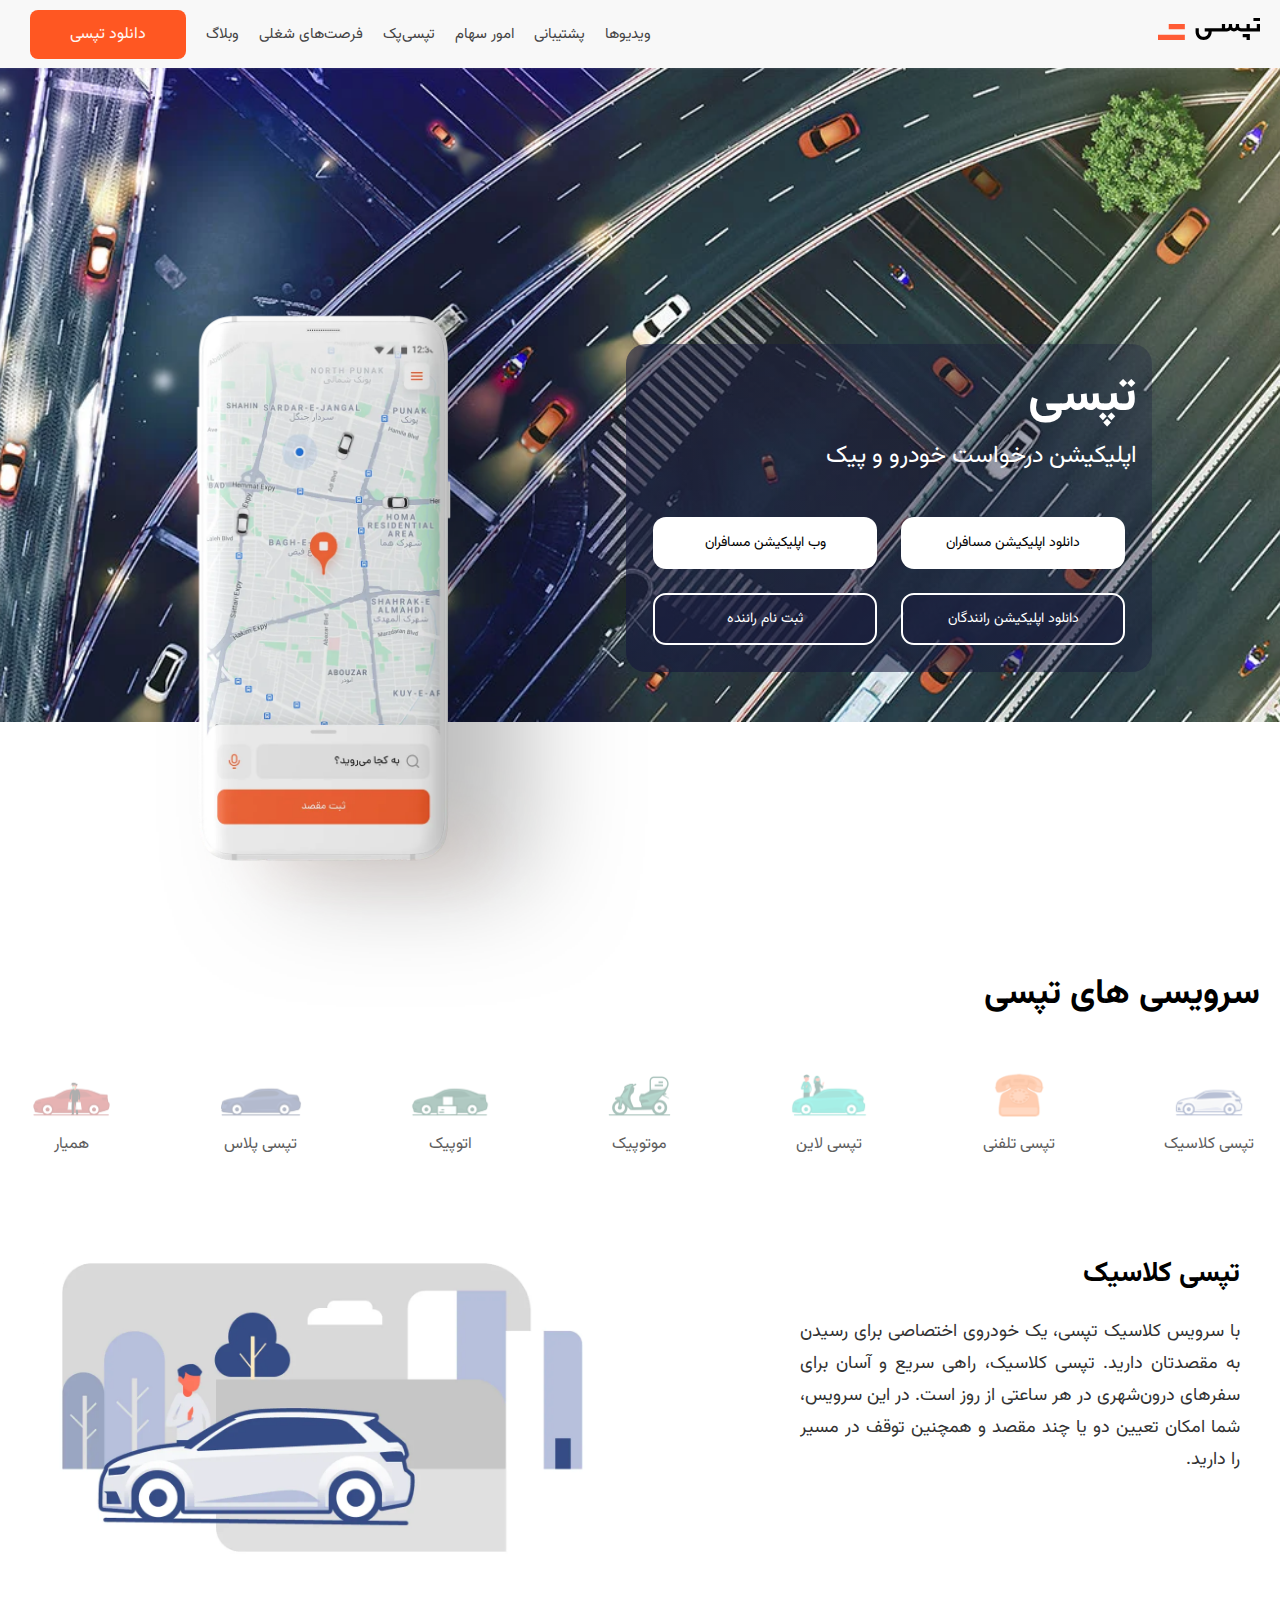
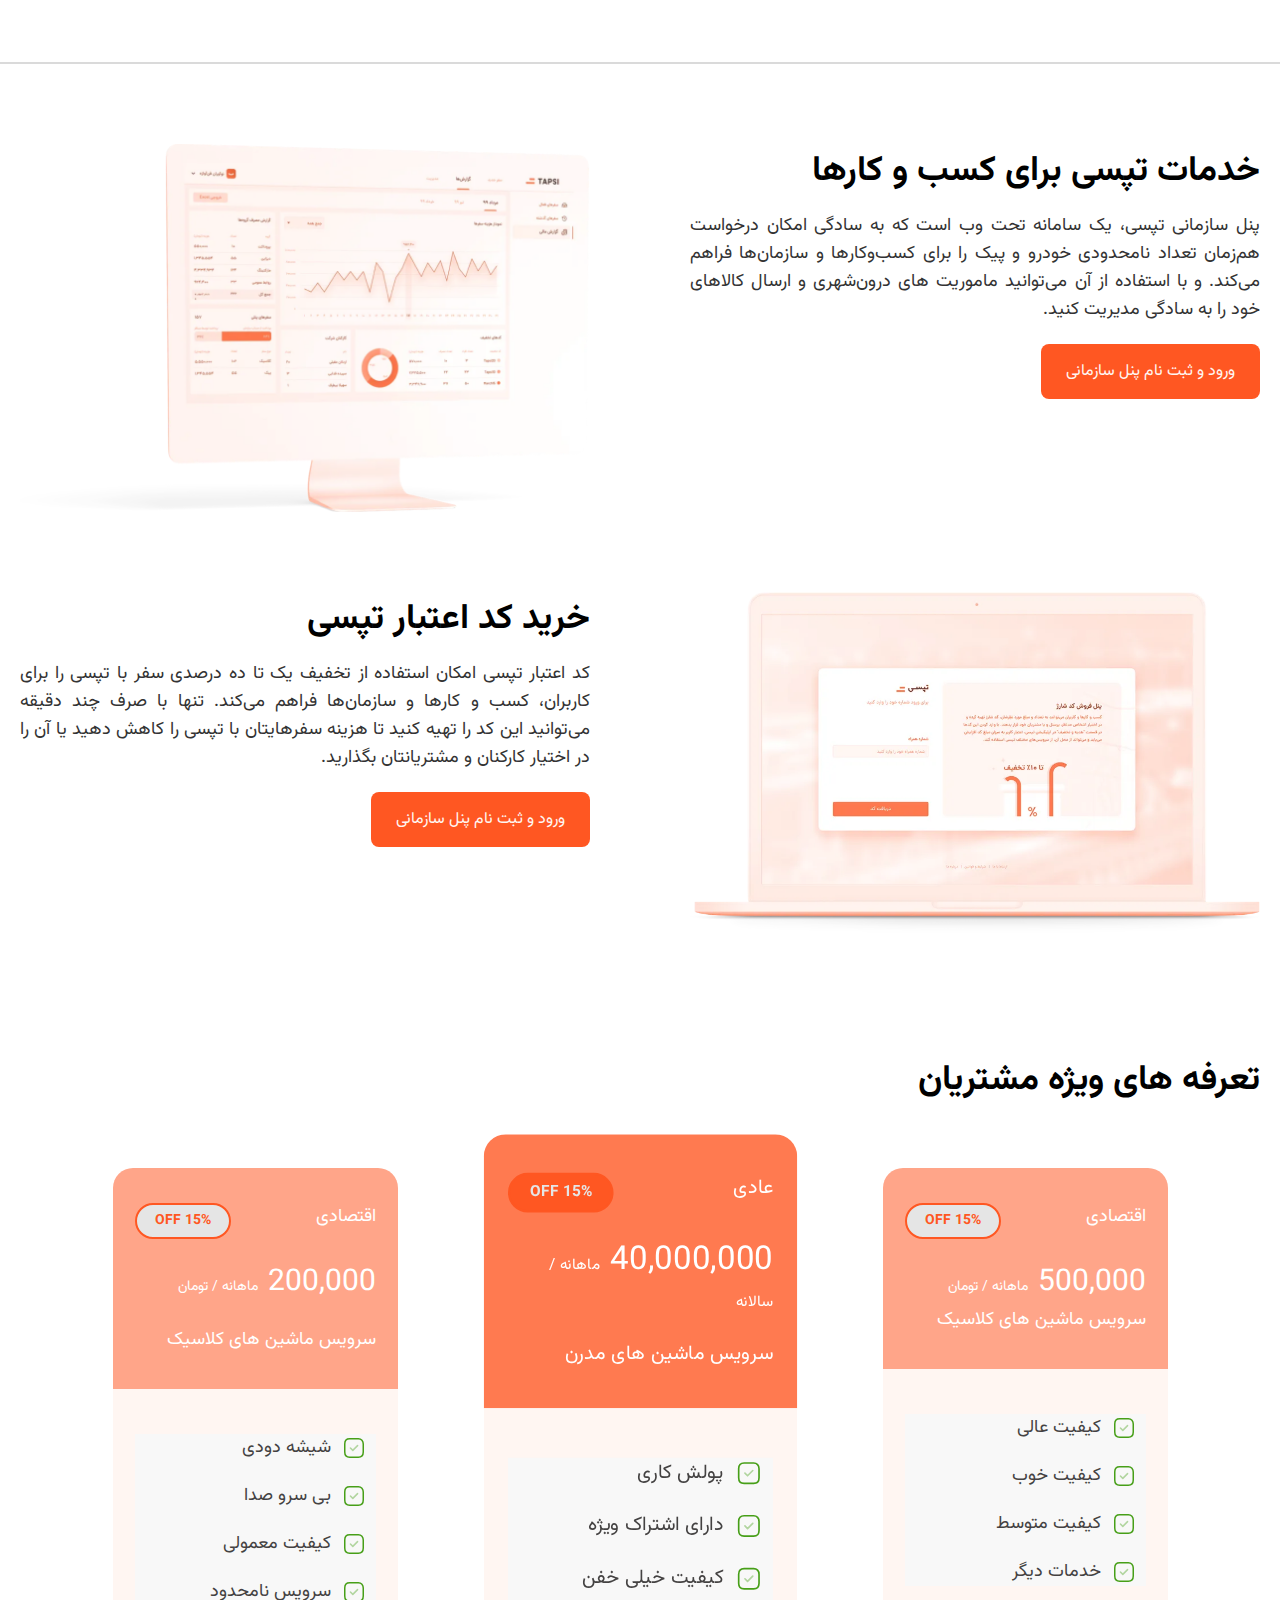
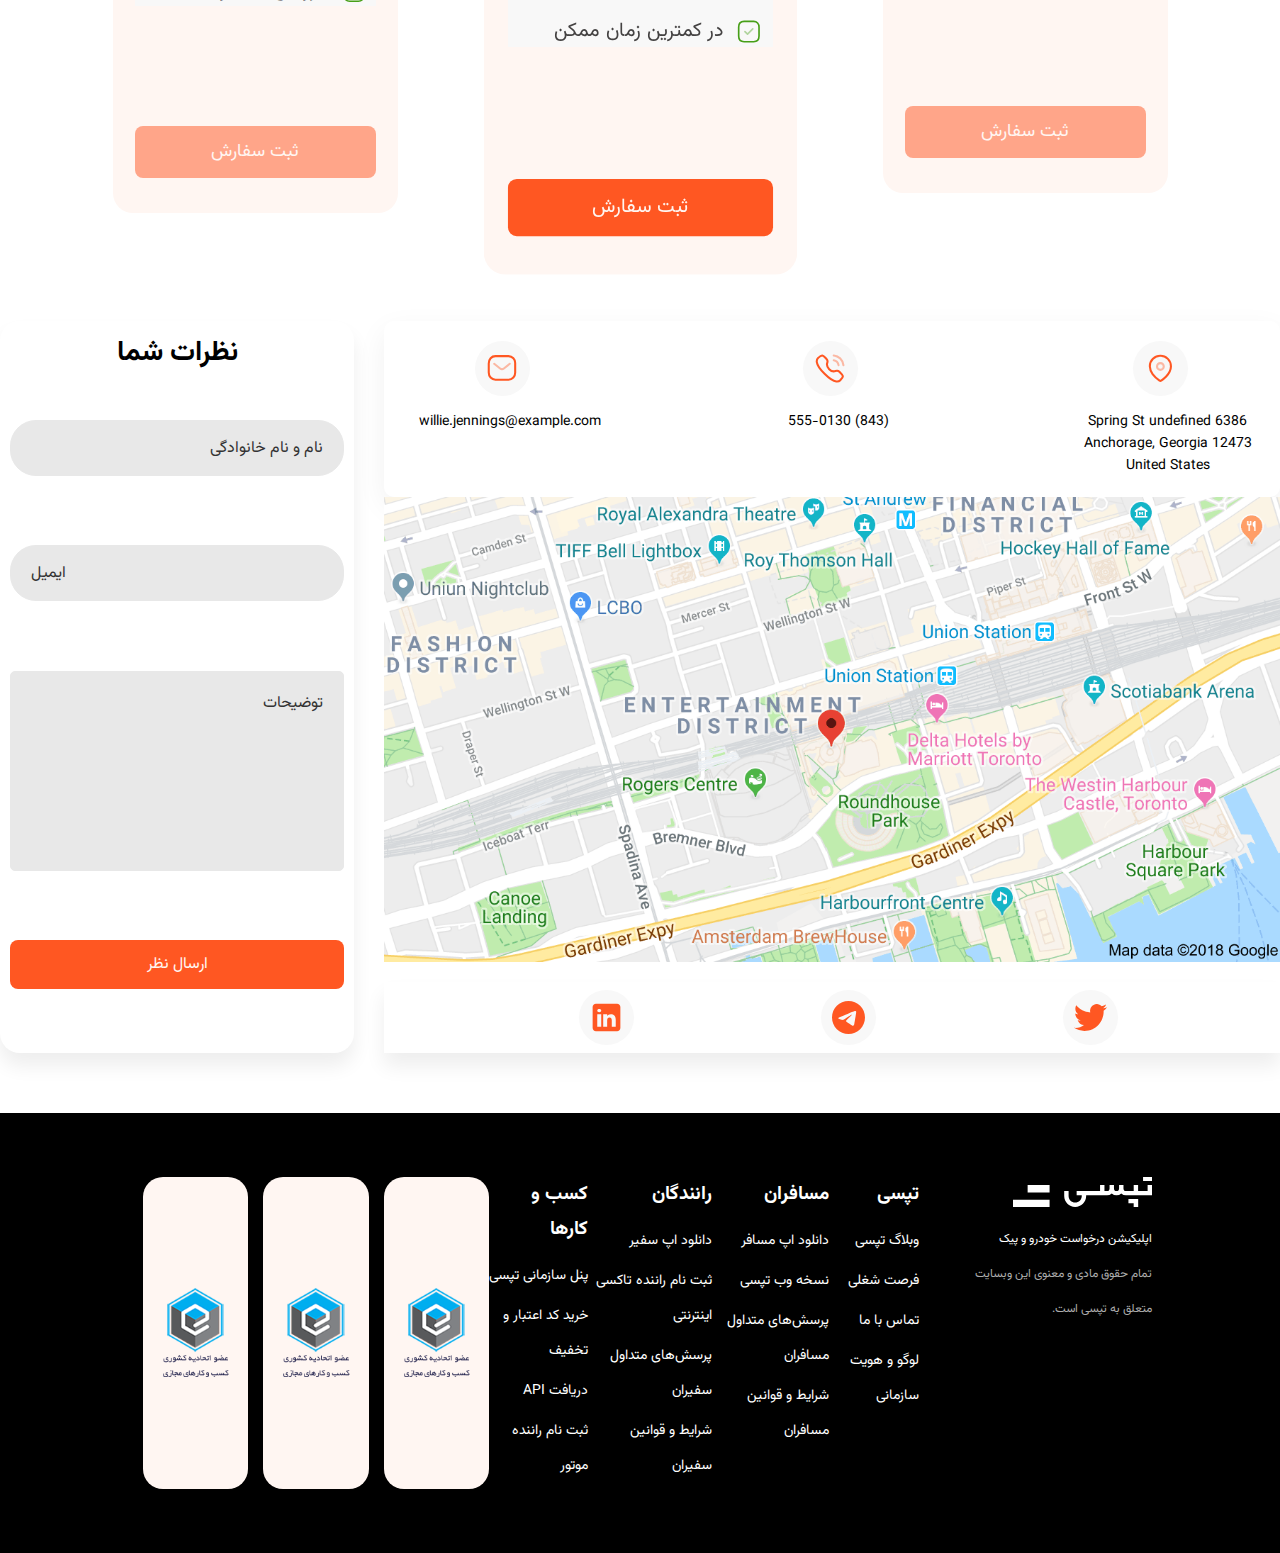
==== commit 6d1c923f: "bug fix-Horizontal scroll" ====
--- a/index.html
+++ b/index.html
@@ -302,10 +302,10 @@
 		</div>
 		<div class="section-corporate container"></div>
 		<section class="feature container">
-			<div class="feature__image" data-aos="fade-right" data-aos-duration="1500">
+			<div class="feature__image">
 				<img src="./assets/images/i-mac-1.png" alt="i-mac-1" />
 			</div>
-			<div class="feature__detail" data-aos="fade-left" data-aos-duration="2000">
+			<div class="feature__detail">
 				<h2 class="feature__title">خدمات تپسی برای کسب و کارها</h2>
 				<p class="feature__text">
 					پنل سازمانی تپسی، یک سامانه تحت وب است که به سادگی امکان درخواست هم‌زمان تعداد
@@ -317,10 +317,10 @@
 			</div>
 		</section>
 		<section class="feature container block charge">
-			<div class="feature__image" data-aos="fade-right" data-aos-duration="1500">
+			<div class="feature__image">
 				<img src="./assets/images/macbook.webp" alt="i-mac-1" />
 			</div>
-			<div class="feature__detail" data-aos="fade-left" data-aos-duration="2000">
+			<div class="feature__detail">
 				<h2 class="feature__title">خرید کد اعتبار تپسی</h2>
 				<p class="feature__text">
 					کد اعتبار تپسی امکان استفاده از تخفیف یک تا ده درصدی سفر با تپسی را برای
@@ -331,7 +331,7 @@
 				<button class="btn btn--primary">ورود و ثبت نام پنل سازمانی</button>
 			</div>
 		</section>
-		<section class="container block" data-aos="fade-up" data-aos-duration="50\	00">
+		<section class="container block">
 			<h2 class="block__heading">تعرفه های ویژه مشتریان</h2>
 			<section class="block-plan">
 				<div class="plan">
